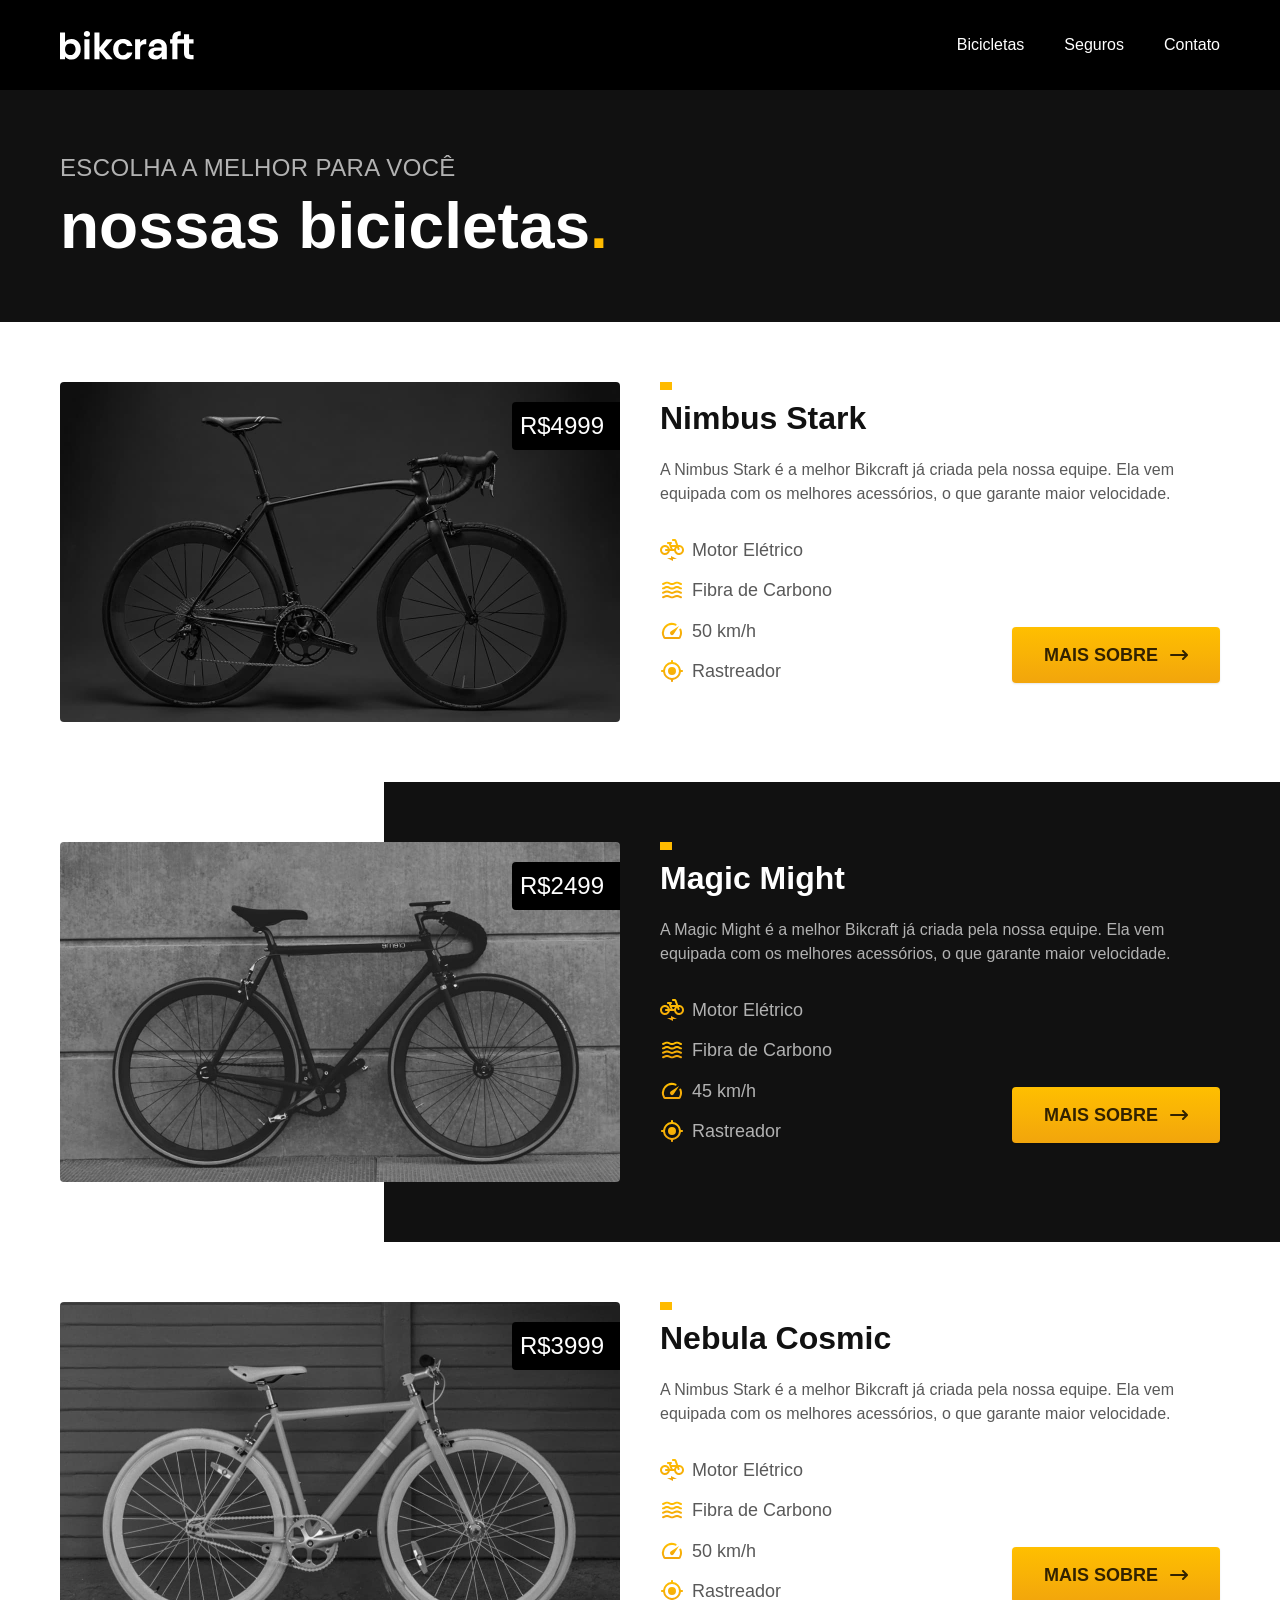
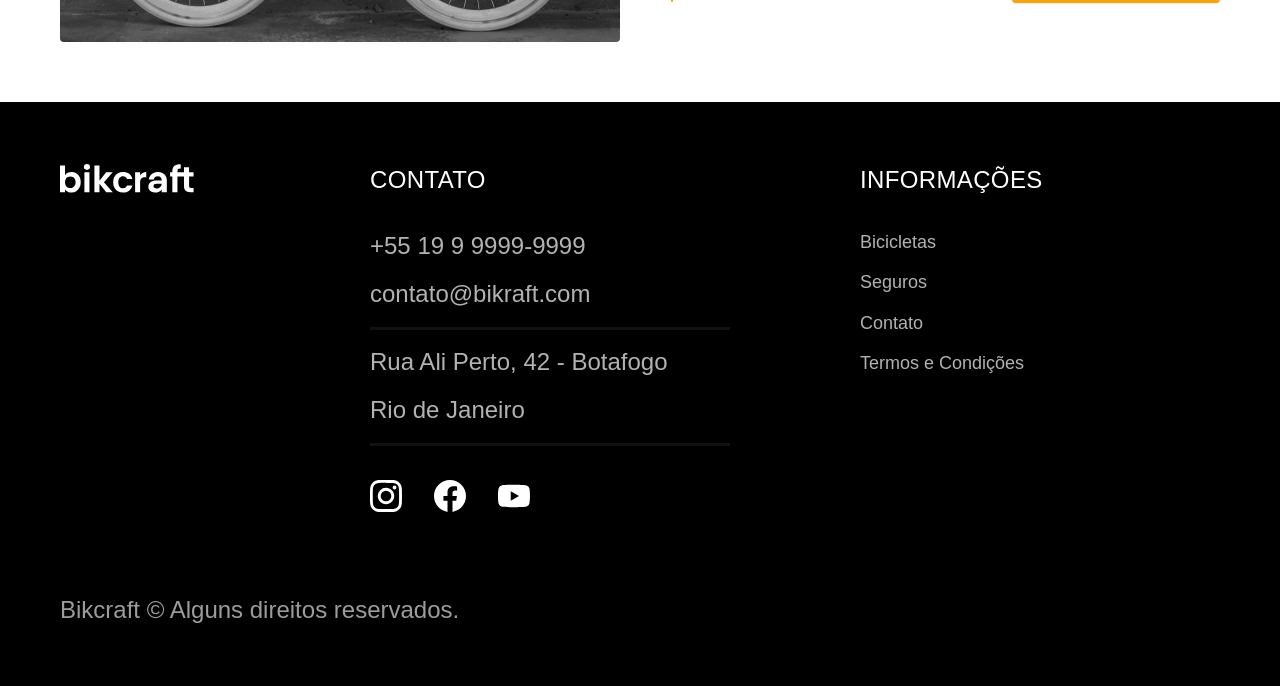
==== bicicletas.html @ b62d2283 "Pagina bicicletas concluída" ====
<!DOCTYPE html>
<html lang="pt-br">

<head>
  <title>Bicicletas | Bikcraft</title>
  <meta charset="UTF-8">
  <meta name="viewport" content="width=device-width, initial-scale=1.0">
  <meta name="description" content="Termos e condições.">
  <link rel="stylesheet" href="./css/style.css">

  <!-- <link rel="preconnect" href="https://fonts.googleapis.com">
  <link rel="preconnect" href="https://fonts.gstatic.com" crossorigin>
  <link href="https://fonts.googleapis.com/css2?family=Merriweather:ital,wght@0,400;1,900&family=Poppins:wght@400;600&family=Roboto:wght@400;500&display=swap" rel="stylesheet"> -->
</head>

<body id="bicicletas">
  <header class="header-bg">
    <div class="header container">
      <a href="./">
        <img src="./img/bikcraft.svg" alt="Bikcraft">
      </a>

      <nav aria-label="primaria">
        <ul class="header-menu cor-0">
          <li><a href="./bicicletas.html">Bicicletas</a></li>
          <li><a href="./seguros.html">Seguros</a></li>
          <li><a href="./contato.html">Contato</a></li>
        </ul>
      </nav>
    </div>
  </header>

  <main>
    <div class="titulo-bg">
      <div class="titulo container">
        <p class="font-2-l-b cor-5">Escolha a melhor para você</p>
        <h1 class="font-1-xxl cor-0">nossas bicicletas<span class="cor-p1">.</span></h1>
      </div>
    </div>
    <div class="bicicletas container">
      <div class="bicicletas-imagem">
        <img src="./img/bicicletas/nimbus.jpg" alt="Bicicleta preta">
        <span class="font-2-m cor-0">R$4999</span>
      </div>
      <div class="bicicletas-conteudo">
        <h2 class="font-1-xl">Nimbus Stark</h2>
        <p class="font-2-s cor-8">A Nimbus Stark é a melhor Bikcraft já criada pela nossa equipe. Ela vem equipada com os melhores acessórios, o que garante maior velocidade.</p>
        <ul class="font-1-m cor-8">
          <li><img src="./img/icones/eletrica.svg" alt="">
            Motor Elétrico
          </li>

          <li><img src="./img/icones/carbono.svg" alt="">
            Fibra de Carbono
          </li>

          <li><img src="./img/icones/velocidade.svg" alt="">
            50 km/h
          </li>

          <li><img src="./img/icones/rastreador.svg" alt="">
            Rastreador
          </li>
        </ul>
        <a class="botao seta" href="./bicicletas/nimbus.html">Mais Sobre</a>
      </div>
    </div>

    <div class="bicicletas-bg">
      <div class="bicicletas container">
        <div class="bicicletas-imagem">
          <img src="./img/bicicletas/magic.jpg" alt="Bicicleta preta">
          <span class="font-2-m cor-0">R$2499</span>
        </div>
        <div class="bicicletas-conteudo">
          <h2 class="font-1-xl cor-0">Magic Might</h2>
          <p class="font-2-s cor-5">A Magic Might é a melhor Bikcraft já criada pela nossa equipe. Ela vem equipada com os melhores acessórios, o que garante maior velocidade.</p>
          <ul class="font-1-m cor-5">
            <li><img src="./img/icones/eletrica.svg" alt="">
              Motor Elétrico
            </li>

            <li><img src="./img/icones/carbono.svg" alt="">
              Fibra de Carbono
            </li>

            <li><img src="./img/icones/velocidade.svg" alt="">
              45 km/h
            </li>

            <li><img src="./img/icones/rastreador.svg" alt="">
              Rastreador
            </li>
          </ul>
          <a class="botao seta" href="./bicicletas/magic.html">Mais Sobre</a>
        </div>
      </div>
    </div>

    <div class="bicicletas container">
      <div class="bicicletas-imagem">
        <img src="./img/bicicletas/nebula.jpg" alt="Bicicleta preta">
        <span class="font-2-m cor-0">R$3999</span>
      </div>
      <div class="bicicletas-conteudo">
        <h2 class="font-1-xl">Nebula Cosmic</h2>
        <p class="font-2-s cor-8">A Nimbus Stark é a melhor Bikcraft já criada pela nossa equipe. Ela vem equipada com os melhores acessórios, o que garante maior velocidade.</p>
        <ul class="font-1-m cor-8">
          <li><img src="./img/icones/eletrica.svg" alt="">
            Motor Elétrico
          </li>

          <li><img src="./img/icones/carbono.svg" alt="">
            Fibra de Carbono
          </li>

          <li><img src="./img/icones/velocidade.svg" alt="">
            50 km/h
          </li>

          <li><img src="./img/icones/rastreador.svg" alt="">
            Rastreador
          </li>
        </ul>
        <a class="botao seta" href="./bicicletas/nebula.html">Mais Sobre</a>
      </div>
    </div>

  </main>

  <footer class="footer-bg">
    <div class="footer container">
      <img src="./img/bikcraft.svg" alt="Bikcraft">
      <div class="footer-contato">
        <h3 class="font-2-l-b cor-0">Contato</h3>
        <ul class="font-2-m cor-5">
          <li><a href="tel:+5519999999999">+55 19 9 9999-9999</a></li>
          <li><a href="malito:contato@bikraft.com">contato@bikraft.com</a></li>
          <li>Rua Ali Perto, 42 - Botafogo</li>
          <li>Rio de Janeiro</li>
        </ul>
        <div class="footer-redes">
          <a href="./">
            <img src="./img/redes/instagram.svg" alt="Instagram">
          </a>
          <a href="./">
            <img src="./img/redes/facebook.svg" alt="Facebook">
          </a>
          <a href="./">
            <img src="./img/redes/youtube.svg" alt="Youtube">
          </a>
        </div>
      </div>
      <div class="footer-informacoes">
        <h3 class="font-2-l-b cor-0">Informações</h3>
        <nav>
          <ul class="font-1-m cor-5">
            <li><a href="./bicicletas.html">Bicicletas</a></li>
            <li><a href="./seguros.html">Seguros</a></li>
            <li><a href="./contato.html">Contato</a></li>
            <li><a href="./termos.html">Termos e Condições</a></li>
          </ul>
        </nav>
      </div>
      <p class="footer-copy font-2-m cor-6">Bikcraft © Alguns direitos reservados.</p>
    </div>
  </footer>


</body>

</html>
---- css/style.css ----
/*Global*/
@import "./global/global.css";

@import "./global/header.css";

@import "./global/footer.css";

/*UTILIDADES*/
@import "./utilidades/tipografia.css";

@import "./utilidades/cores.css";

@import "./utilidades/componentes.css";

/*Bicicletas*/
@import "./bicicletas/bicicletas-lista.css";
@import "./bicicletas/bicicletas.css";

/*HOME*/
@import "./home/introducao.css";

@import "./home/tecnologia.css";

@import "./home/parceiros.css";

@import "./home/depoimento.css";

/*SEGUROS*/
@import "./seguros/seguros.css";

/*Termos*/
@import "./termos/termos.css";
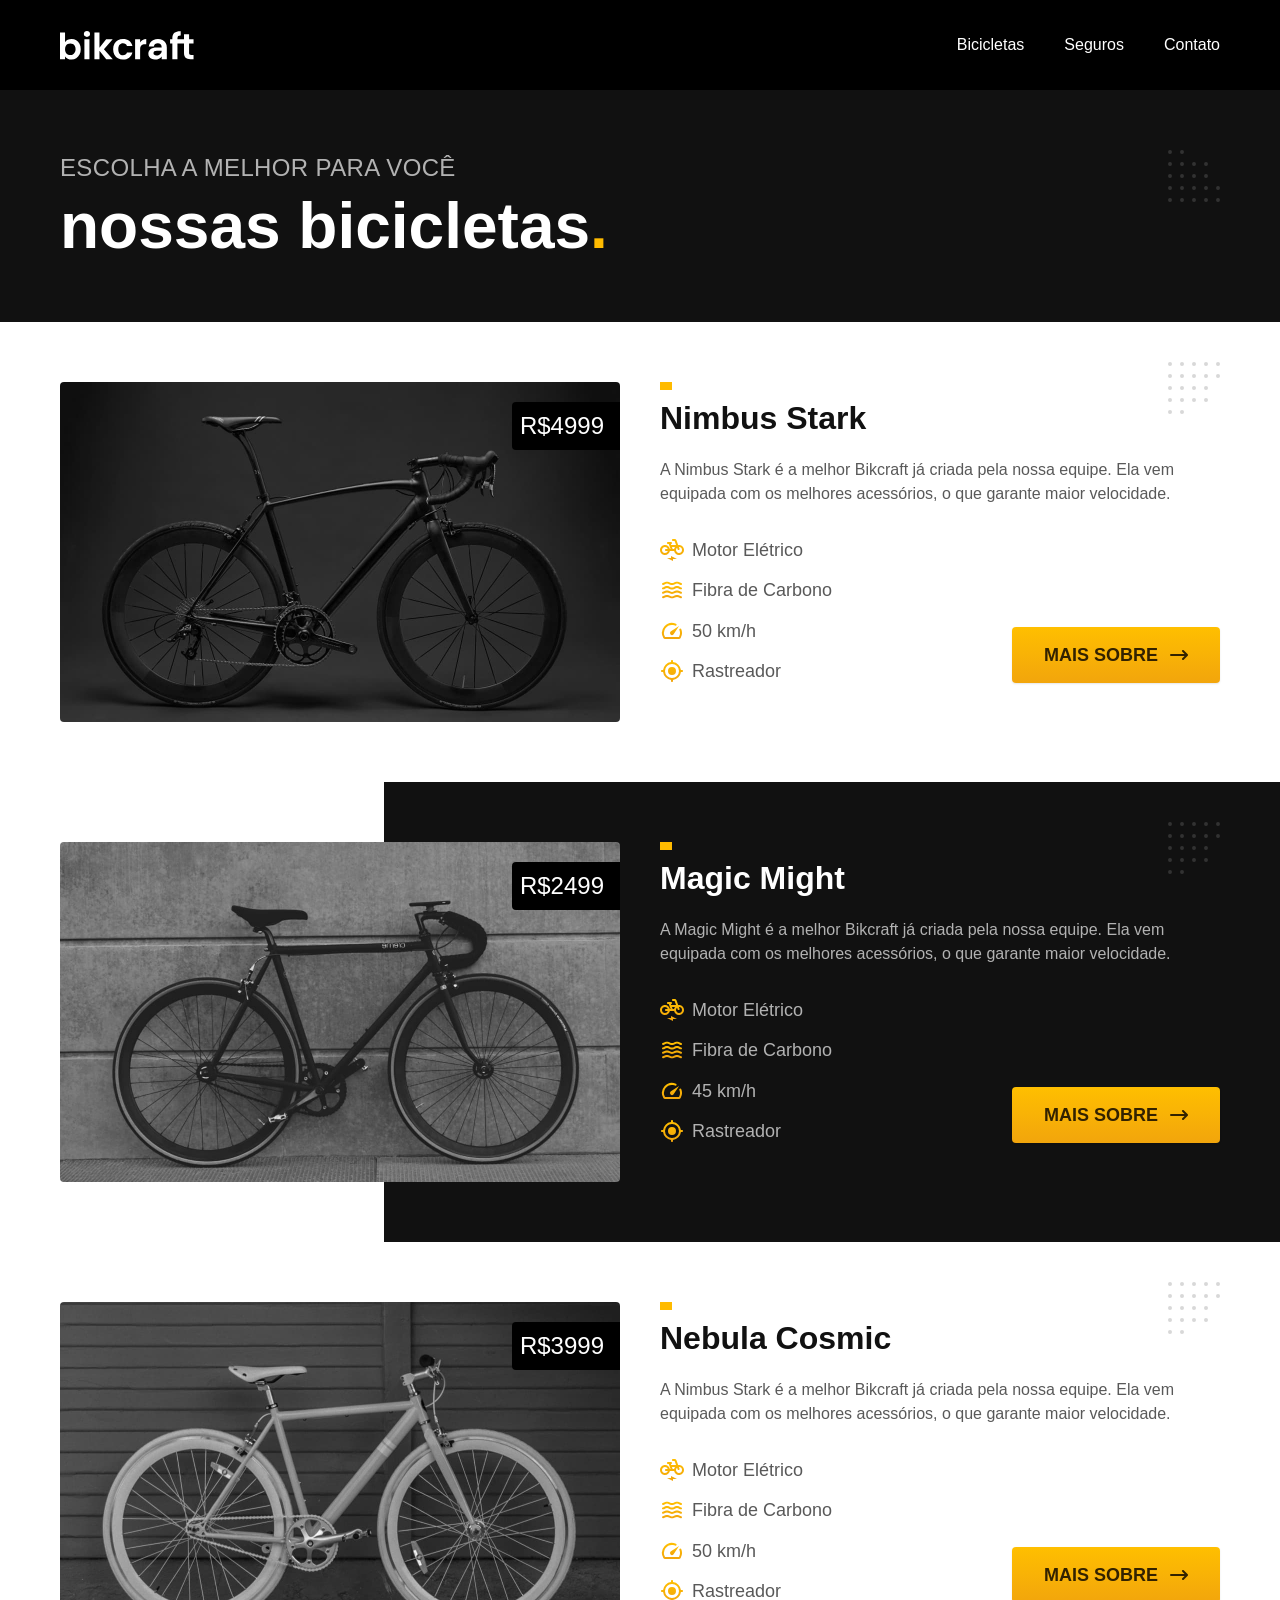
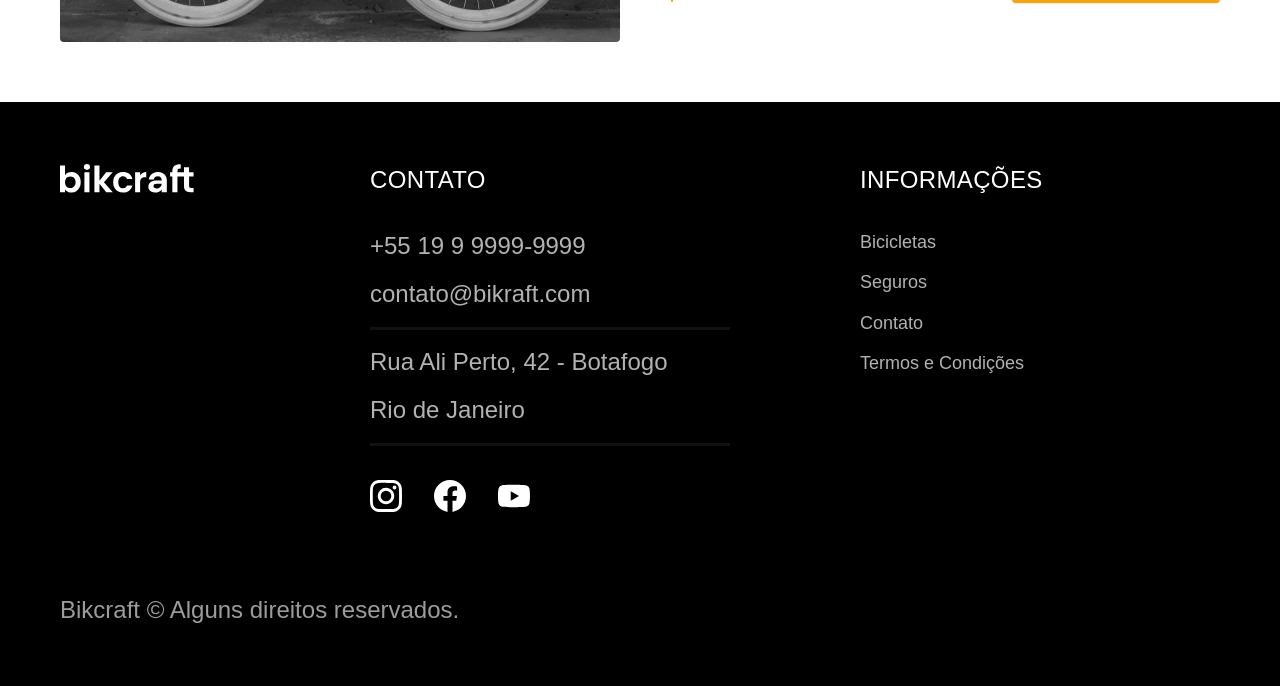
==== commit f69210db: "HTML e CSS concluídos" ====
--- a/bicicletas.html
+++ b/bicicletas.html
@@ -6,6 +6,7 @@
   <meta charset="UTF-8">
   <meta name="viewport" content="width=device-width, initial-scale=1.0">
   <meta name="description" content="Termos e condições.">
+  <link rel="preload" href="./css/style.css" as="style">
   <link rel="stylesheet" href="./css/style.css">
 
   <!-- <link rel="preconnect" href="https://fonts.googleapis.com">
--- a/css/style.css
+++ b/css/style.css
@@ -1,16 +1,17 @@
 /*Global*/
 @import "./global/global.css";
-
 @import "./global/header.css";
-
 @import "./global/footer.css";
 
 /*UTILIDADES*/
 @import "./utilidades/tipografia.css";
+@import "./utilidades/cores.css";
+@import "./utilidades/componentes.css";
+@import "./utilidades/formulario.css";
 
-@import "./utilidades/cores.css";
-
-@import "./utilidades/componentes.css";
+/*Bicicleta*/
+@import "./bicicleta/bicicleta.css";
+@import "./bicicleta/seguro.css";
 
 /*Bicicletas*/
 @import "./bicicletas/bicicletas-lista.css";
@@ -18,15 +19,21 @@
 
 /*HOME*/
 @import "./home/introducao.css";
-
 @import "./home/tecnologia.css";
-
 @import "./home/parceiros.css";
-
 @import "./home/depoimento.css";
 
 /*SEGUROS*/
 @import "./seguros/seguros.css";
+@import "./seguros/vantagens.css";
+@import "./seguros/perguntas.css";
 
 /*Termos*/
 @import "./termos/termos.css";
+
+/*Contato*/
+@import "./contato/contato.css";
+@import "./contato/lojas.css";
+
+/*Orçamento*/
+@import "./orcamento/orcamento.css";
--- a/css/style.css
+++ b/css/style.css
@@ -1,16 +1,17 @@
 /*Global*/
 @import "./global/global.css";
-
 @import "./global/header.css";
-
 @import "./global/footer.css";
 
 /*UTILIDADES*/
 @import "./utilidades/tipografia.css";
+@import "./utilidades/cores.css";
+@import "./utilidades/componentes.css";
+@import "./utilidades/formulario.css";
 
-@import "./utilidades/cores.css";
-
-@import "./utilidades/componentes.css";
+/*Bicicleta*/
+@import "./bicicleta/bicicleta.css";
+@import "./bicicleta/seguro.css";
 
 /*Bicicletas*/
 @import "./bicicletas/bicicletas-lista.css";
@@ -18,15 +19,21 @@
 
 /*HOME*/
 @import "./home/introducao.css";
-
 @import "./home/tecnologia.css";
-
 @import "./home/parceiros.css";
-
 @import "./home/depoimento.css";
 
 /*SEGUROS*/
 @import "./seguros/seguros.css";
+@import "./seguros/vantagens.css";
+@import "./seguros/perguntas.css";
 
 /*Termos*/
 @import "./termos/termos.css";
+
+/*Contato*/
+@import "./contato/contato.css";
+@import "./contato/lojas.css";
+
+/*Orçamento*/
+@import "./orcamento/orcamento.css";
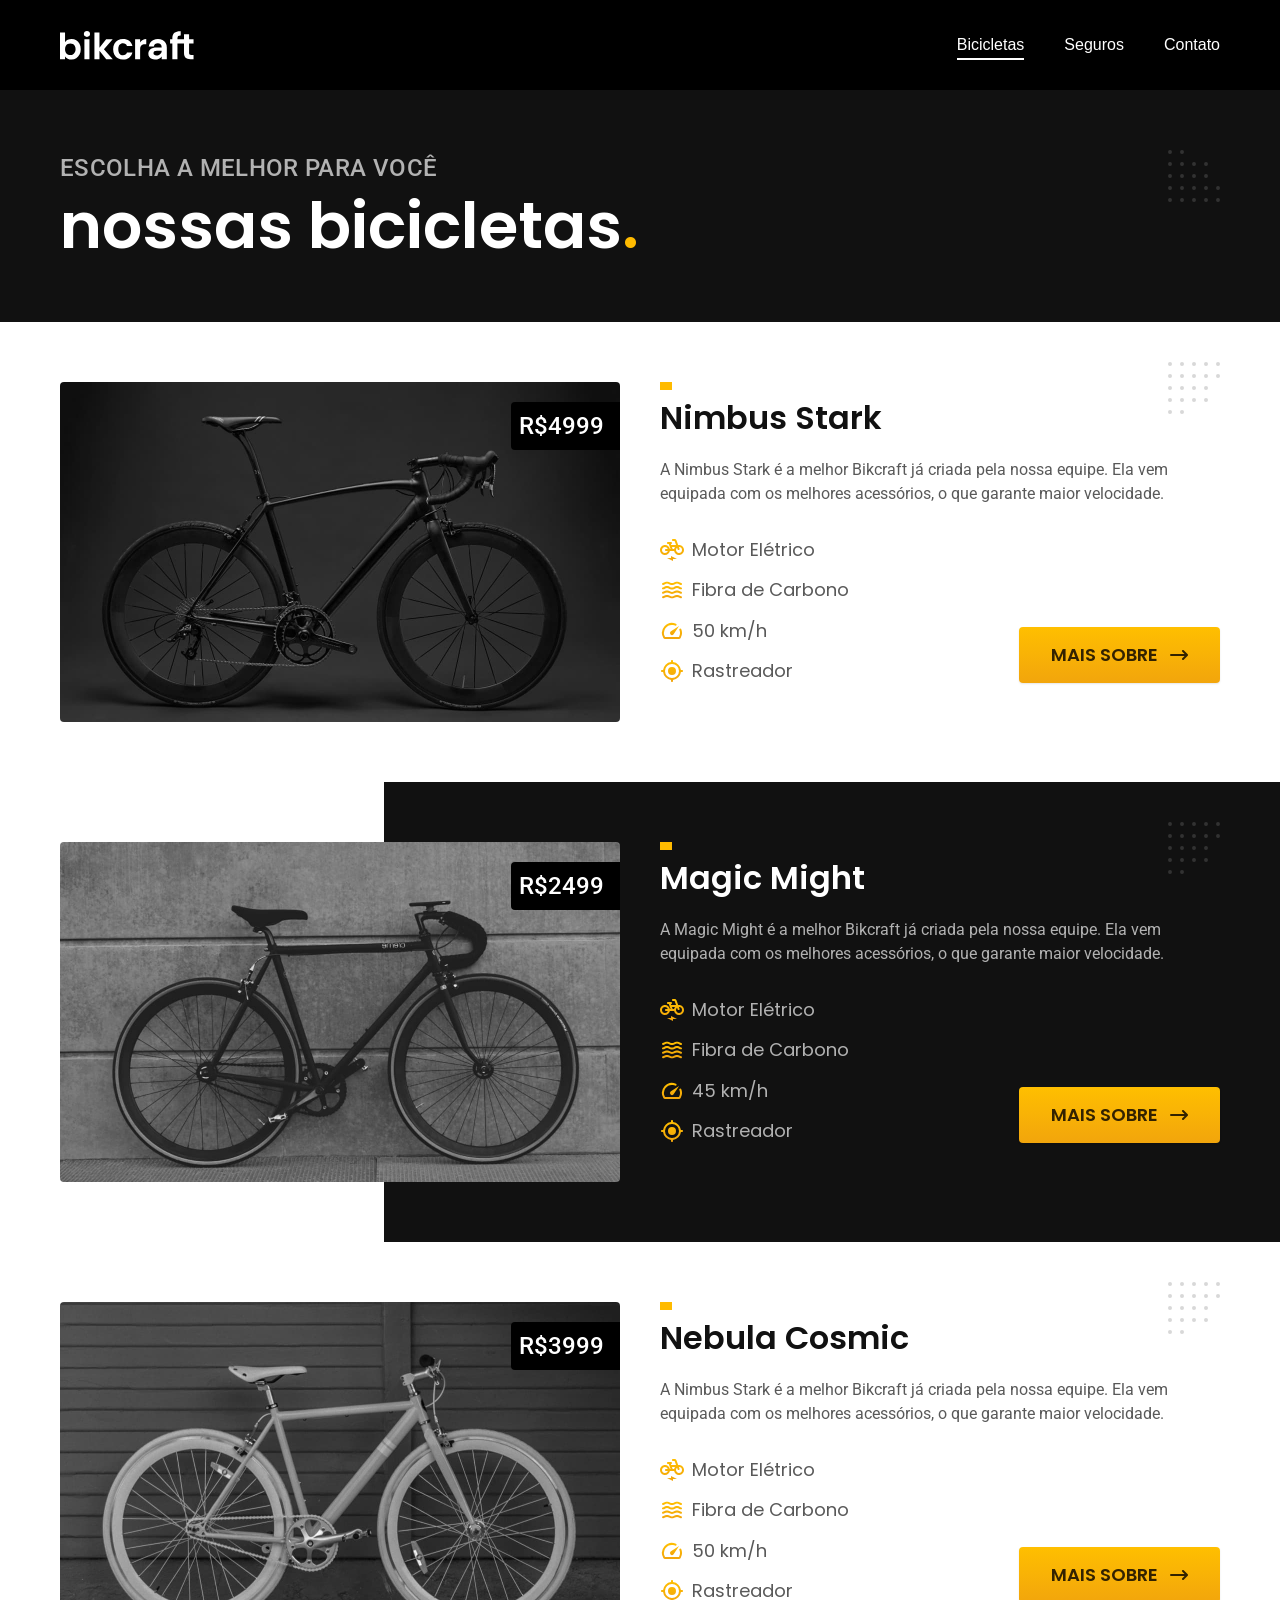
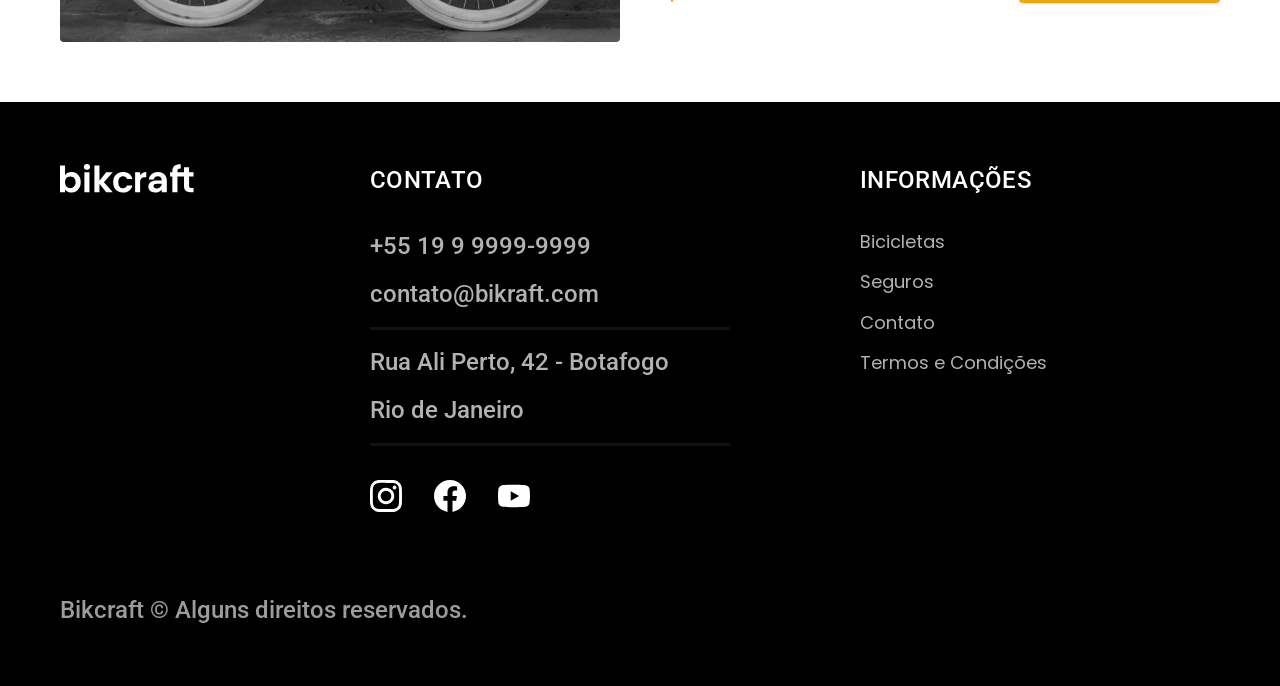
==== commit 5e2f7bb2: "Atualizações de js e otimizações" ====
--- a/bicicletas.html
+++ b/bicicletas.html
@@ -6,12 +6,14 @@
   <meta charset="UTF-8">
   <meta name="viewport" content="width=device-width, initial-scale=1.0">
   <meta name="description" content="Termos e condições.">
-  <link rel="preload" href="./css/style.css" as="style">
-  <link rel="stylesheet" href="./css/style.css">
+  <link rel="icon" href="./favicon.svg" type="image/svg+xml">
+  <link rel="preload" href="./css/style.min.css" as="style">
+  <link rel="stylesheet" href="./css/style.min.css">
 
-  <!-- <link rel="preconnect" href="https://fonts.googleapis.com">
+  <script>document.documentElement.classList.add('js');</script>
+  <link rel="preconnect" href="https://fonts.googleapis.com">
   <link rel="preconnect" href="https://fonts.gstatic.com" crossorigin>
-  <link href="https://fonts.googleapis.com/css2?family=Merriweather:ital,wght@0,400;1,900&family=Poppins:wght@400;600&family=Roboto:wght@400;500&display=swap" rel="stylesheet"> -->
+  <link href="https://fonts.googleapis.com/css2?family=Merriweather:ital,wght@0,400;1,900&family=Poppins:wght@400;600&family=Roboto:wght@400;500&display=swap" rel="stylesheet">
 </head>
 
 <body id="bicicletas">
@@ -168,6 +170,7 @@
   </footer>
 
 
+  <script src="./js/script.js"></script>
 </body>
 
 </html>
--- a/css/style.min.css
+++ b/css/style.min.css
@@ -0,0 +1 @@
+body{margin:0;font-family:Arial,Helvetica,sans-serif;color:#111}*,dd{margin:0;padding:0;box-sizing:border-box}ul{margin:0;padding:0;list-style:none}img{max-width:100%;height:auto;display:block}img[src$=".jpg"]{border-radius:4px}a{text-decoration:none;color:inherit}.header-bg{background-color:var(--cor-12)}.header{display:flex;justify-content:space-between;align-items:center;gap:20px;box-sizing:border-box;padding-top:20px;padding-bottom:20px}.header-menu{display:flex;gap:40px;flex-wrap:wrap}.header-menu a{padding:16px 0;display:inline-block;position:relative}.header-menu a:after{content:"";display:block;height:2px;width:0;background:var(--cor-0);margin-top:4px;transition:.3s;position:absolute}.header-menu a.ativo::after,.header-menu a:hover:after{width:100%}@media (max-width:800px){.header-menu{gap:20px}.header-menu a{background:var(--cor-11);padding:12px 16px;border-radius:4px}.header-menu a:hover{background-color:var(--cor-10)}.header-menu a::after{display:none}}@media (max-width:600px){.header-menu{gap:12px}.header-menu a{padding:8px 12px;font-size:14px}}.footer-bg{background-color:var(--cor-12)}.footer{display:grid;grid-template-columns:3fr 5fr 4fr;gap:40px;padding-top:60px;padding-bottom:60px}.footer h3{margin-bottom:32px}.footer-contato ul{margin-bottom:32px}.footer-contato li:nth-child(2n):after{content:"";display:block;max-width:360px;height:3px;background:var(--cor-11);margin-top:16px}.footer li{margin-bottom:16px}.footer-redes{display:flex;gap:32px}.footer a{padding:2px 0}.footer a:hover{color:var(--cor-0)}.footer-copy{grid-column:1/-1;margin-top:40px}@media (max-width:800px){.footer>img{display:none}.footer{grid-template-columns:1fr 1fr}}@media (max-width:600px){.footer{grid-template-columns:1fr;gap:60px}.footer-copy{margin-top:0}}.font-1-xs{font:400 0.76rem/1.35 Poppins,sans-serif}.font-2xs{font:400 0.875rem/1.43 Roboto,sans-serif}.font-1-s{font:400 1rem/1.5 Poppins,sans-serif}.font-2-s{font:400 1rem/1.5 Roboto,sans-serif}.font-1-m,.font-1-m-b{font:400 1.125rem/1.35 Poppins,sans-serif}.font-1-m-b{font-weight:600}.font-2-m{font:500 1.5rem/1.35 Roboto,sans-serif}.font-1-l{font:400 1.5rem/1.5 Poppins,sans-serif}.font-2-l,.font-2-l-b{font:400 1.5rem/1.5 Roboto,sans-serif}.font-2-l-b{font-weight:500;letter-spacing:.015em;text-transform:uppercase}.font-1-xl{font:600 2rem/1.25 Poppins,sans-serif}.font-2-xl{font:500 2rem/1.25 Roboto,sans-serif}.font-1-xxl{font:600 4rem/1.125 Poppins,sans-serif}@media (max-width:1200px){.font-1-xxl{font-size:3rem}.font-2-l,.font-2-l-b{font-size:1.125rem}}:root{--cor-0:#ffffff;--cor-1:#f7f7f7;--cor-2:#ededed;--cor-3:#dedede;--cor-4:#cccccc;--cor-5:#b2b2b2;--cor-6:#9c9c9c;--cor-7:#717171;--cor-8:#595959;--cor-9:#404040;--cor-10:#2e2e2e;--cor-11:#111111;--cor-12:#000000;--cor-p1:#ffbb00;--cor-p2:#e4a30b;--cor-p3:#a66f00;--cor-p4:#664400;--cor-p5:#332200}.cor-0{color:var(--cor-0)}.cor-1{color:var(--cor-1)}.cor-2{color:var(--cor-2)}.cor-3{color:var(--cor-3)}.cor-4{color:var(--cor-4)}.cor-5{color:var(--cor-5)}.cor-6{color:var(--cor-6)}.cor-7{color:var(--cor-7)}.cor-8{color:var(--cor-8)}.cor-9{color:var(--cor-9)}.cor-10{color:var(--cor-10)}.cor-11{color:var(--cor-11)}.cor-12{color:var(--cor-12)}.cor-p1{color:var(--cor-p1)}.cor-p2{color:var(--cor-p2)}.cor-p3{color:var(--cor-p3)}.cor-p4{color:var(--cor-p4)}.cor-p5{color:var(--cor-p5)}.container{box-sizing:border-box;max-width:1200px;padding-left:20px;padding-right:20px;margin-left:auto;margin-right:auto}.botao{display:inline-block;padding:16px 32px;background:linear-gradient(#ffbf00,#f2a50c);border-radius:4px;box-shadow:0 1px 2px rgba(0,0,0,.1);text-transform:uppercase;color:var(--cor-p5);font:600 1.125rem/1.35 Poppins,sans-serif;max-width:max-content;border:none;cursor:pointer}.botao:hover{background:linear-gradient(#ffb60d,#faae3b)}.botao.secundario{background:var(--cor-10);color:var(--cor-2)}.botao.secundario:hover{background:var(--cor-9)}.botao.seta{display:flex;align-items:center}.botao.seta::after{content:"";display:inline-block;width:18px;height:10px;margin-left:12px;background:url("../img/icones/seta.svg");transition:transform .2s}.botao.seta:hover::after{transform:translateX(4px)}@media (max-width:600px){.botao{padding:12px 16px;font-size:1rem}}.link{display:inline-block;color:var(--cor-p1);font:500 1.5rem/1.5 Poppins,sans-serif;text-transform:uppercase}.link::after{content:"";display:block;width:100%;height:4px;background-color:currentColor}.link:hover{color:var(--cor-0)}.titulo-bg{padding-top:60px;padding-bottom:60px;background-color:var(--cor-11)}.titulo{background:url(../img/dec/top-right.svg) no-repeat top right 20px}.titulo p{margin-bottom:4px}@media (max-width:800px){.titulo-bg{padding-top:40px;padding-bottom:40px}.titulo p{font-size:1rem;text-transform:lowercase;font-weight:400}}.form{display:grid;grid-template-columns:1fr 1fr;gap:20px}.form label{display:block;font:400 1rem/1.5 Poppins,sans-serif;margin-bottom:4px}.form .col-2{grid-column:span 2}.form input[type=email],.form input[type=text],.form textarea{font:400 1rem/1.5 Roboto,sans-serif;background-color:var(--cor-1);border:1px solid var(--cor-5);padding:12px;border-radius:4px;width:100%;box-sizing:border-box}.form input[type=email]:focus,.form input[type=text]:focus,.form textarea:focus{outline:0;border-color:var(--cor-p1);background:var(--cor-0);box-shadow:0 0 0 2px #fea}@media (max-width:600px){.form{grid-template-columns:1fr}.form .col-2{grid-column:1}}.js .fadeInDown{transform:translate3d(0,-20px,0)}.js .fadeInUp{transform:translate3d(0,20px,0)}.js .fadeInRight{transform:translate3d(20px,0,0)}.js .fadeInLeft{transform:translate3d(-20px,0,0)}.js [data-anime]{opacity:0}.js .anime{opacity:1;transform:none;transition:transform .8s,opacity .8s}.bicicleta{display:grid;grid-template-columns:1fr 1fr;align-items:start;gap:40px;padding-top:60px;padding-bottom:60px}#bicicleta .titulo p{text-transform:uppercase}.bicicleta-imagens{display:flex;flex-wrap:wrap;gap:20px}.bicicleta-imagens img{flex:1;min-width:200px}.bicicleta-imagens img:first-child{min-width:100%}.bicicleta-conteudo>p{margin-bottom:32px}.bicicleta-comprar{display:grid;grid-template-columns:max-content auto;align-items:center;justify-items:start;gap:8px 12px;margin-bottom:40px}.bicicleta-comprar a{grid-row:span 2}.bicicleta-comprar span{display:flex;align-items:center;background-color:var(--cor-12);gap:8px;padding:4px 8px;border-radius:4px}.bicicleta-conteudo h2{text-transform:uppercase;letter-spacing:.15rem;margin-bottom:12px}.bicicleta-ficha,.bicicleta-informacoes{padding:32px;background-color:var(--cor-12);border-radius:4px}.bicicleta-informacoes{margin-bottom:40px;display:grid;grid-template-columns:1fr 1fr;gap:32px}.bicicleta-informacoes img{width:24px;margin-bottom:8px}.bicicleta-informacoes h3{margin-bottom:8px}.bicicleta-ficha li{padding:4px 0;display:flex;justify-content:space-between;border-bottom:1px solid var(--cor-11)}.bicicleta-ficha li:last-child{border-bottom:none}.bicicleta-ficha span{color:var(--cor-6)}@media (max-width:800px){.bicicleta{grid-template-columns:1fr;padding-top:40px;padding-bottom:40px}.bicicleta-imagens{grid-row:2}}@media (max-width:400px){.bicicleta-informacoes{grid-template-columns:1fr}.bicicleta-comprar{grid-template-columns:1fr;gap:15px}}.seguro-bg{background-color:var(--cor-11);box-shadow:inset 0 120px var(--cor-0),inset 0 -120px var(--cor-12)}.seguro{display:grid;grid-template-columns:1fr 1fr;gap:40px}.seguro-imagem img{width:100%;height:100%;object-fit:cover}.seguro-conteudo{padding-top:180px;padding-bottom:180px}.seguro h2{margin-bottom:32px}.seguro p{margin-bottom:20px}@media (max-width:800px){.seguro{grid-template-columns:1fr}.seguro-conteudo{grid-row:1;padding-top:40px;padding-bottom:0}.seguro-bg{box-shadow:inset 0 60px var(--cor-12)}}.bicicletas-lista{padding-top:60px;padding-bottom:120px}.bicicletas-lista h2{margin-bottom:40px}.bicicletas-lista ul{display:flex;gap:40px;padding:0 20px;max-width:1400px;margin-left:auto;margin-right:auto;overflow-x:auto}#bicicleta .bicicletas-lista ul{padding:0 0 20px 0}.bicicletas-lista li{flex:1;min-width:280px}.bicicletas-lista a{display:block}.bicicletas-lista img{margin-bottom:16px}.bicicletas-lista h3{margin-bottom:8px;display:flex;align-items:center}.bicicletas-lista h3::before{content:"";display:inline-block;height:8px;width:12px;margin-right:8px;background-color:var(--cor-p1);transition:width .2s}.bicicletas-lista a:hover h3::before{width:24px}.bicicletas-lista li span{padding-left:20px}@media (max-width:800px){.bicicletas-lista{padding-bottom:60px}.bicicletas-lista ul{gap:20px}}.bicicletas-bg{background:linear-gradient(to right,var(--cor-0) 30%,var(--cor-11) 0)}.bicicletas{display:grid;grid-template-columns:1fr 1fr;gap:40px;padding-top:60px;padding-bottom:60px;background:url(../img/dec/bottom-right.svg) no-repeat top 40px right 20px}.bicicletas-imagem{display:grid}.bicicletas-imagem img{grid-area:1/1}.bicicletas-imagem span{grid-area:1/1;place-self:start end;margin-top:20px;background:var(--cor-12);padding:8px 16px 8px 8px;display:inline-block;border-radius:4px 0 0 4px}.bicicletas-conteudo{display:grid;grid-template-columns:1fr auto;align-content:start}.bicicletas h2,.bicicletas p{grid-column:1/-1}.bicicletas h2{margin-bottom:20px}.bicicletas h2::before{content:"";display:block;width:12px;height:8px;background-color:var(--cor-p1);margin-bottom:8px}.bicicletas p{margin-bottom:32px}.bicicletas a{place-self:end}.bicicletas li{display:flex;align-items:center}.bicicletas li+li{margin-top:16px}.bicicletas-conteudo img{width:24px;margin-right:8px}@media (max-width:800px){.bicicletas-bg{background:var(--cor-11)}.bicicletas{grid-template-columns:1fr;gap:20px;padding-top:40px;padding-bottom:40px}}@media (max-width:600px){.bicicletas-conteudo{grid-template-columns:1fr}.bicicletas ul{display:grid;grid-template-columns:1fr 1fr;margin-bottom:32px;font-size:1rem}.bicicletas a{place-self:start}}.introducao-bg{background:var(--cor-12) url(../img/dec/bottom-left.svg) no-repeat bottom 160px left 20px;box-shadow:inset 0 -120px var(--cor-0)}.introducao{display:grid;grid-template-columns:1fr 1fr;gap:0 40px}.introducao-conteudo{align-self:end;padding-bottom:200px}.introducao img{height:100%;object-fit:cover;border-radius:4px;width:100%}.introducao h1{margin-bottom:32px}.introducao p{margin-bottom:20px}@media (max-width:800px){.introducao-bg{background:var(--cor-11);padding-top:40px;box-shadow:inset 0 -60px #fff}.introducao{grid-template-columns:1fr;gap:32px}.introducao-conteudo{padding-bottom:0}.introducao h1{margin-bottom:16px}}@media (max-width:800px){.font-1-xxl{font-size:2rem}.font-1-xs,.font-2-xl{font-size:1.5rem}}.tecnologia-bg{background-color:var(--cor-11);box-shadow:inset 0 80px var(--cor-0),inset 0 -80px var(--cor-0)}.tecnologia{display:grid;grid-template-columns:1fr 1fr;gap:40px}.tecnologia-imagem img{height:100%;object-fit:cover;object-position:left;width:100%}.tecnologia-conteudo{padding-top:160px;padding-bottom:160px}.tecnologia-conteudo>span{display:block;margin-bottom:20px}.tecnologia-conteudo>p{margin-bottom:20px}.tecnologia a{margin-bottom:80px}.tecnologia-vantagens{display:flex;gap:40px}.tecnologia-vantagens h3{margin-bottom:8px;width:max-content}.tecnologia-vantagens img{width:24px;margin-bottom:8px}@media (max-width:800px){.tecnologia-bg{box-shadow:initial}.tecnologia{grid-template-columns:1fr}.tecnologia-conteudo{padding-top:60px;padding-bottom:60px}.tecnologia-imagem{display:none}.tecnologia a{margin-bottom:60px}}@media (max-width:600px){.tecnologia-vantagens{flex-direction:column}}.parceiros{padding-top:60px;padding-bottom:120px}.parceiros h2{margin-bottom:60px}.parceiros ul{padding:0 20px;max-width:1400px;display:grid;grid-template-columns:repeat(4,1fr);margin:0 auto}.parceiros li{display:flex;padding:32px;border:2px solid var(--cor-2)}.parceiros img{margin:auto}.parceiros li:first-child,.parceiros li:nth-child(5){border-left:none}.parceiros li:nth-child(n+5){border-top:2px solid var(--cor-2)}@media (max-width:800px){.parceiros{padding-bottom:60px}.parceiros h2{margin-bottom:20px}.parceiros li{padding:20px}.parceiros ul{grid-template-columns:repeat(2,1fr)}.parceiros li:nth-child(n+3){border-top:2px solid var(--cor-2)}.parceiros li:nth-child(odd){border-left:none}}.depoimento{display:grid;grid-template-columns:1fr 1fr;background-color:var(--cor-p1);overflow:hidden}.depoimento img{width:100%;height:100%;object-fit:cover;border-radius:0}.depoimento-conteudo{padding:40px 40px 80px 80px;align-self:end;background:url(../img/dec/bottom-right-p.svg) no-repeat bottom 40px right 40px}.depoimento-conteudo p{font-family:Merriweather,serif;font-style:italic;font-weight:900;margin-bottom:32px;position:relative}.depoimento p::before{content:"“";font-size:5rem;color:var(--cor-p2);position:absolute;left:-55px;top:-25px}.depoimento p::after{content:"”";font-size:5rem;color:var(--cor-p2);position:absolute}@media (min-width:1200px){.depoimento img{max-height:520px}}@media (max-width:800px){.depoimento{grid-template-columns:1fr;text-align:center}.depoimento img{max-height:230px}.depoimento-conteudo{padding:40px 20px;justify-self:center}}.seguros-bg{background-color:var(--cor-11)}.seguros{padding-top:60px;padding-bottom:60px;display:grid;grid-template-columns:1fr 1fr;gap:40px;align-items:center}#seguros .seguros{padding-top:0}.seguros h2{grid-column:1/-1}.seguros-item{background-color:var(--cor-12);padding:32px 32px 32px 60px;display:grid;grid-template-columns:1fr auto;border-radius:4px}.seguros-item h3{margin-bottom:40px}.seguros-item span{grid-column:2;display:block;text-align:right}.seguros-item ul{grid-column:1/-1;margin-bottom:32px}.seguros-item li{display:flex;align-items:center;position:relative}.seguros-item li+li{margin-top:20px}.seguros-item li::before{content:'';display:inline-block;width:13px;height:9px;background-image:url("../img/icones/lista.svg");position:absolute;left:-21px}.seguros-item a{grid-column:1/-1}@media (max-width:800px){.seguros{grid-template-columns:1fr}}.vantagens-bg{background-color:var(--cor-12)}.vantagens{padding-top:120px;padding-bottom:120px}.vantagens h2{margin-bottom:60px}.vantagens ul{display:grid;grid-template-columns:repeat(auto-fit,minmax(280px,max-content));gap:40px 80px}.vantagens h3,.vantagens img{margin-bottom:8px}@media (max-width:800px){.vantagens{padding-top:60px;padding-bottom:60px}.vantagens h2{margin-bottom:40px}.vantagens ul{gap:20px}}.perguntas{padding-top:120px;padding-bottom:120px}.perguntas h2{margin-bottom:60px}.perguntas dl>div{padding:20px;border-radius:4px}.perguntas dl>div:nth-child(odd){background-color:var(--cor-1)}.perguntas button{display:grid;grid-template-columns:auto 1fr auto;align-items:center;gap:8px;cursor:pointer;border:none;background:0 0;width:100%;text-align:left}.perguntas button::before{content:"";display:inline-block;width:12px;height:8px;background-color:var(--cor-p1)}.perguntas button::after{content:"";display:inline-block;width:14px;height:6px;background-image:url("../img/icones/seta-abrir.svg");transition:.3s}.perguntas button:hover::after,.perguntas button[aria-expanded=true]::after{transform:rotate(180deg)}.js .perguntas dd{display:none}.js .perguntas dd.ativa{display:block}.perguntas dd{padding-left:20px;padding-top:16px;max-width:80ch}@media (max-width:800px){.perguntas{padding-top:60px;padding-bottom:60px}.perguntas h2{margin-bottom:40px}}.termos{padding-top:80px;padding-bottom:80px}.termos h2{font-weight:600;margin-bottom:20px}.termos p+h2{margin-top:40px}.termos p{max-width:75ch;margin-bottom:24px}#contato{background:linear-gradient(var(--cor-11) 600px,var(--cor-1) 0)}.contato{display:grid;grid-template-columns:5fr 12fr}.contato-dados,.contato-formulario{padding:60px;box-shadow:0 1px 2px rgba(0,0,0,.1)}.contato-dados{border-radius:5px 0 0 5px;background:var(--cor-12) url("../img/dec/bottom-left.svg") no-repeat bottom 20px left 20px}.contato-formulario{border-radius:0 5px 5px 0;background:var(--cor-1) url("../img/dec/bottom-right.svg") no-repeat bottom 20px right 20px}.contato-dados h2{margin-bottom:60px}.contato-endereco{margin-bottom:32px;padding-left:28px;background:url(../img/icones/local.svg) no-repeat 0 2px}.contato-endereco p{margin-bottom:8px}.contato-meios a{display:block;max-width:max-content;margin-bottom:8px;padding-left:28px}.contato-meios a:hover{color:var(--cor-0)}.contato-meios a:first-child{background:url(../img/icones/email.svg) no-repeat 0 2px}.contato-meios a:nth-child(2){margin-bottom:32px}.contato-meios a:nth-child(3){background:url(../img/icones/telefone.svg) no-repeat 0 2px;margin-bottom:60px}.contato-redes{display:flex;gap:32px;padding-left:28px}@media (max-width:800px){.contato{grid-template-columns:1fr}.contato-dados,.contato-formulario{padding:20px}.contato-dados{border-radius:5px 5px 0 0;background:var(--cor-12)}.contato-formulario{border-radius:5px 5px 0 0}.contato-dados h2,.contato-meios a:nth-child(3){margin-bottom:32px}.contato-redes{margin-bottom:12px}}.lojas{display:grid;grid-template-columns:1fr 1fr;gap:0 40px;padding-top:120px;padding-bottom:120px}.lojas h2{grid-column:1/-1;margin-bottom:60px}.lojas img{border-radius:4px 4px 0 0}.lojas-item{border-radius:4px;background:var(--cor-0);box-shadow:0 1px 2px rgba(0,0,0,.1)}.lojas-conteudo{display:grid;grid-template-columns:1fr 1fr;gap:32px 16px;padding:32px}.lojas-conteudo h3,.lojas-tempo{grid-column:1/-1}.lojas-dados{display:grid;gap:8px;border-left:2px solid var(--cor-2);padding-left:12px}.lojas-tempo{display:flex;align-items:center;gap:8px}@media (max-width:800px){.lojas{gap:20px;padding-top:60px;padding-bottom:60px}.lojas h2{margin-bottom:32px}.lojas-conteudo{grid-template-columns:1fr}}@media (max-width:600px){.lojas{grid-template-columns:1fr}}#orcamento{background:linear-gradient(var(--cor-11) 600px,var(--cor-1) 0)}.orcamento{display:grid;grid-template-columns:5fr 7fr;padding-bottom:120px}.orcamento h2{text-transform:uppercase;position:relative;display:flex;align-items:center}.orcamento h2::before{content:"";display:inline-block;width:4px;height:8px;background-color:var(--cor-p1);position:absolute;left:-12px}.orcamento-dados,.orcamento-produto{padding:60px;box-shadow:0 1px 2px rgba(0,0,0,.1)}.orcamento-produto{border-radius:5px 0 0 5px;background:var(--cor-12) url("../img/dec/bottom-left.svg") no-repeat bottom 20px left 20px;display:grid;grid-template-columns:1fr 1fr;align-content:start;gap:20px;color:#fff}.orcamento-produto>*{grid-column:1/-1}.orcamento-produto label{grid-column:initial}.orcamento-produto label{font:400 1rem/1.5 Poppins,sans-serif;color:var(--cor-4);background-color:var(--cor-10);padding:12px 16px;border-radius:4px;cursor:pointer;display:grid;grid-template-columns:auto 1fr auto;align-items:center;border:1px solid var(--cor-10)}.orcamento-produto input:checked+label{background:var(--cor-0);color:var(--cor-11)}.orcamento-produto label::before{content:"";display:inline-block;box-sizing:border-box;width:12px;height:12px;border:1px solid var(--cor-6);border-radius:50%;margin-right:8px}.orcamento-produto input:checked+label::before{border-color:var(--cor-7);box-shadow:inset 0 0 0 3px var(--cor-0),inset 0 0 0 6px var(--cor-7)}.orcamento-produto label:hover{background-color:var(--cor-9);border-color:var(--cor-9)}.orcamento-produto input:focus+label{box-shadow:0 0 0 2px var(--cor-p1);background-color:var(--cor-1)}.orcamento-produto label span{display:none}.orcamento-produto input:checked+label span{display:inline-block}.orcamento-produto input{opacity:0;position:absolute;pointer-events:none}.orcamento-dados{border-radius:0 5px 5px 0;background:var(--cor-0) url("../img/dec/bottom-right.svg") no-repeat bottom 20px right 20px}.orcamento-conteudo{display:none}.orcamento-conteudo h2,.orcamento-dados h2:nth-of-type(n+2){margin-top:20px}#bikcraft:checked~#orcamento-bikcraft,#seguro:checked~#orcamento-seguro{display:grid;gap:20px}.orcamento-detalhes{display:none;background:var(--cor-0);padding:20px;grid-template-columns:1fr 1fr;border-radius:4px;align-items:center}.orcamento-detalhes li{display:flex;align-items:center;margin-bottom:8px}.orcamento-detalhes li img{width:16px;margin-right:8px}.orcamento-produto input:checked+label+.orcamento-detalhes{display:grid}.termos-contrato-div{display:grid;grid-template-columns:auto 1fr;grid-column:1/-1;gap:8px;align-items:center}@media (max-width:1200px){.orcamento-dados,.orcamento-produto{padding:32px}}@media (max-width:800px){.orcamento{grid-template-columns:1fr}.orcamento-dados{border-radius:0 0 5px 5px}.orcamento-produto{border-radius:5px 5px 0 0;background:var(--cor-12)}}@media (max-width:400px){.orcamento-produto{grid-template-columns:1fr}}
--- a/css/style.min.css
+++ b/css/style.min.css
@@ -0,0 +1 @@
+body{margin:0;font-family:Arial,Helvetica,sans-serif;color:#111}*,dd{margin:0;padding:0;box-sizing:border-box}ul{margin:0;padding:0;list-style:none}img{max-width:100%;height:auto;display:block}img[src$=".jpg"]{border-radius:4px}a{text-decoration:none;color:inherit}.header-bg{background-color:var(--cor-12)}.header{display:flex;justify-content:space-between;align-items:center;gap:20px;box-sizing:border-box;padding-top:20px;padding-bottom:20px}.header-menu{display:flex;gap:40px;flex-wrap:wrap}.header-menu a{padding:16px 0;display:inline-block;position:relative}.header-menu a:after{content:"";display:block;height:2px;width:0;background:var(--cor-0);margin-top:4px;transition:.3s;position:absolute}.header-menu a.ativo::after,.header-menu a:hover:after{width:100%}@media (max-width:800px){.header-menu{gap:20px}.header-menu a{background:var(--cor-11);padding:12px 16px;border-radius:4px}.header-menu a:hover{background-color:var(--cor-10)}.header-menu a::after{display:none}}@media (max-width:600px){.header-menu{gap:12px}.header-menu a{padding:8px 12px;font-size:14px}}.footer-bg{background-color:var(--cor-12)}.footer{display:grid;grid-template-columns:3fr 5fr 4fr;gap:40px;padding-top:60px;padding-bottom:60px}.footer h3{margin-bottom:32px}.footer-contato ul{margin-bottom:32px}.footer-contato li:nth-child(2n):after{content:"";display:block;max-width:360px;height:3px;background:var(--cor-11);margin-top:16px}.footer li{margin-bottom:16px}.footer-redes{display:flex;gap:32px}.footer a{padding:2px 0}.footer a:hover{color:var(--cor-0)}.footer-copy{grid-column:1/-1;margin-top:40px}@media (max-width:800px){.footer>img{display:none}.footer{grid-template-columns:1fr 1fr}}@media (max-width:600px){.footer{grid-template-columns:1fr;gap:60px}.footer-copy{margin-top:0}}.font-1-xs{font:400 0.76rem/1.35 Poppins,sans-serif}.font-2xs{font:400 0.875rem/1.43 Roboto,sans-serif}.font-1-s{font:400 1rem/1.5 Poppins,sans-serif}.font-2-s{font:400 1rem/1.5 Roboto,sans-serif}.font-1-m,.font-1-m-b{font:400 1.125rem/1.35 Poppins,sans-serif}.font-1-m-b{font-weight:600}.font-2-m{font:500 1.5rem/1.35 Roboto,sans-serif}.font-1-l{font:400 1.5rem/1.5 Poppins,sans-serif}.font-2-l,.font-2-l-b{font:400 1.5rem/1.5 Roboto,sans-serif}.font-2-l-b{font-weight:500;letter-spacing:.015em;text-transform:uppercase}.font-1-xl{font:600 2rem/1.25 Poppins,sans-serif}.font-2-xl{font:500 2rem/1.25 Roboto,sans-serif}.font-1-xxl{font:600 4rem/1.125 Poppins,sans-serif}@media (max-width:1200px){.font-1-xxl{font-size:3rem}.font-2-l,.font-2-l-b{font-size:1.125rem}}:root{--cor-0:#ffffff;--cor-1:#f7f7f7;--cor-2:#ededed;--cor-3:#dedede;--cor-4:#cccccc;--cor-5:#b2b2b2;--cor-6:#9c9c9c;--cor-7:#717171;--cor-8:#595959;--cor-9:#404040;--cor-10:#2e2e2e;--cor-11:#111111;--cor-12:#000000;--cor-p1:#ffbb00;--cor-p2:#e4a30b;--cor-p3:#a66f00;--cor-p4:#664400;--cor-p5:#332200}.cor-0{color:var(--cor-0)}.cor-1{color:var(--cor-1)}.cor-2{color:var(--cor-2)}.cor-3{color:var(--cor-3)}.cor-4{color:var(--cor-4)}.cor-5{color:var(--cor-5)}.cor-6{color:var(--cor-6)}.cor-7{color:var(--cor-7)}.cor-8{color:var(--cor-8)}.cor-9{color:var(--cor-9)}.cor-10{color:var(--cor-10)}.cor-11{color:var(--cor-11)}.cor-12{color:var(--cor-12)}.cor-p1{color:var(--cor-p1)}.cor-p2{color:var(--cor-p2)}.cor-p3{color:var(--cor-p3)}.cor-p4{color:var(--cor-p4)}.cor-p5{color:var(--cor-p5)}.container{box-sizing:border-box;max-width:1200px;padding-left:20px;padding-right:20px;margin-left:auto;margin-right:auto}.botao{display:inline-block;padding:16px 32px;background:linear-gradient(#ffbf00,#f2a50c);border-radius:4px;box-shadow:0 1px 2px rgba(0,0,0,.1);text-transform:uppercase;color:var(--cor-p5);font:600 1.125rem/1.35 Poppins,sans-serif;max-width:max-content;border:none;cursor:pointer}.botao:hover{background:linear-gradient(#ffb60d,#faae3b)}.botao.secundario{background:var(--cor-10);color:var(--cor-2)}.botao.secundario:hover{background:var(--cor-9)}.botao.seta{display:flex;align-items:center}.botao.seta::after{content:"";display:inline-block;width:18px;height:10px;margin-left:12px;background:url("../img/icones/seta.svg");transition:transform .2s}.botao.seta:hover::after{transform:translateX(4px)}@media (max-width:600px){.botao{padding:12px 16px;font-size:1rem}}.link{display:inline-block;color:var(--cor-p1);font:500 1.5rem/1.5 Poppins,sans-serif;text-transform:uppercase}.link::after{content:"";display:block;width:100%;height:4px;background-color:currentColor}.link:hover{color:var(--cor-0)}.titulo-bg{padding-top:60px;padding-bottom:60px;background-color:var(--cor-11)}.titulo{background:url(../img/dec/top-right.svg) no-repeat top right 20px}.titulo p{margin-bottom:4px}@media (max-width:800px){.titulo-bg{padding-top:40px;padding-bottom:40px}.titulo p{font-size:1rem;text-transform:lowercase;font-weight:400}}.form{display:grid;grid-template-columns:1fr 1fr;gap:20px}.form label{display:block;font:400 1rem/1.5 Poppins,sans-serif;margin-bottom:4px}.form .col-2{grid-column:span 2}.form input[type=email],.form input[type=text],.form textarea{font:400 1rem/1.5 Roboto,sans-serif;background-color:var(--cor-1);border:1px solid var(--cor-5);padding:12px;border-radius:4px;width:100%;box-sizing:border-box}.form input[type=email]:focus,.form input[type=text]:focus,.form textarea:focus{outline:0;border-color:var(--cor-p1);background:var(--cor-0);box-shadow:0 0 0 2px #fea}@media (max-width:600px){.form{grid-template-columns:1fr}.form .col-2{grid-column:1}}.js .fadeInDown{transform:translate3d(0,-20px,0)}.js .fadeInUp{transform:translate3d(0,20px,0)}.js .fadeInRight{transform:translate3d(20px,0,0)}.js .fadeInLeft{transform:translate3d(-20px,0,0)}.js [data-anime]{opacity:0}.js .anime{opacity:1;transform:none;transition:transform .8s,opacity .8s}.bicicleta{display:grid;grid-template-columns:1fr 1fr;align-items:start;gap:40px;padding-top:60px;padding-bottom:60px}#bicicleta .titulo p{text-transform:uppercase}.bicicleta-imagens{display:flex;flex-wrap:wrap;gap:20px}.bicicleta-imagens img{flex:1;min-width:200px}.bicicleta-imagens img:first-child{min-width:100%}.bicicleta-conteudo>p{margin-bottom:32px}.bicicleta-comprar{display:grid;grid-template-columns:max-content auto;align-items:center;justify-items:start;gap:8px 12px;margin-bottom:40px}.bicicleta-comprar a{grid-row:span 2}.bicicleta-comprar span{display:flex;align-items:center;background-color:var(--cor-12);gap:8px;padding:4px 8px;border-radius:4px}.bicicleta-conteudo h2{text-transform:uppercase;letter-spacing:.15rem;margin-bottom:12px}.bicicleta-ficha,.bicicleta-informacoes{padding:32px;background-color:var(--cor-12);border-radius:4px}.bicicleta-informacoes{margin-bottom:40px;display:grid;grid-template-columns:1fr 1fr;gap:32px}.bicicleta-informacoes img{width:24px;margin-bottom:8px}.bicicleta-informacoes h3{margin-bottom:8px}.bicicleta-ficha li{padding:4px 0;display:flex;justify-content:space-between;border-bottom:1px solid var(--cor-11)}.bicicleta-ficha li:last-child{border-bottom:none}.bicicleta-ficha span{color:var(--cor-6)}@media (max-width:800px){.bicicleta{grid-template-columns:1fr;padding-top:40px;padding-bottom:40px}.bicicleta-imagens{grid-row:2}}@media (max-width:400px){.bicicleta-informacoes{grid-template-columns:1fr}.bicicleta-comprar{grid-template-columns:1fr;gap:15px}}.seguro-bg{background-color:var(--cor-11);box-shadow:inset 0 120px var(--cor-0),inset 0 -120px var(--cor-12)}.seguro{display:grid;grid-template-columns:1fr 1fr;gap:40px}.seguro-imagem img{width:100%;height:100%;object-fit:cover}.seguro-conteudo{padding-top:180px;padding-bottom:180px}.seguro h2{margin-bottom:32px}.seguro p{margin-bottom:20px}@media (max-width:800px){.seguro{grid-template-columns:1fr}.seguro-conteudo{grid-row:1;padding-top:40px;padding-bottom:0}.seguro-bg{box-shadow:inset 0 60px var(--cor-12)}}.bicicletas-lista{padding-top:60px;padding-bottom:120px}.bicicletas-lista h2{margin-bottom:40px}.bicicletas-lista ul{display:flex;gap:40px;padding:0 20px;max-width:1400px;margin-left:auto;margin-right:auto;overflow-x:auto}#bicicleta .bicicletas-lista ul{padding:0 0 20px 0}.bicicletas-lista li{flex:1;min-width:280px}.bicicletas-lista a{display:block}.bicicletas-lista img{margin-bottom:16px}.bicicletas-lista h3{margin-bottom:8px;display:flex;align-items:center}.bicicletas-lista h3::before{content:"";display:inline-block;height:8px;width:12px;margin-right:8px;background-color:var(--cor-p1);transition:width .2s}.bicicletas-lista a:hover h3::before{width:24px}.bicicletas-lista li span{padding-left:20px}@media (max-width:800px){.bicicletas-lista{padding-bottom:60px}.bicicletas-lista ul{gap:20px}}.bicicletas-bg{background:linear-gradient(to right,var(--cor-0) 30%,var(--cor-11) 0)}.bicicletas{display:grid;grid-template-columns:1fr 1fr;gap:40px;padding-top:60px;padding-bottom:60px;background:url(../img/dec/bottom-right.svg) no-repeat top 40px right 20px}.bicicletas-imagem{display:grid}.bicicletas-imagem img{grid-area:1/1}.bicicletas-imagem span{grid-area:1/1;place-self:start end;margin-top:20px;background:var(--cor-12);padding:8px 16px 8px 8px;display:inline-block;border-radius:4px 0 0 4px}.bicicletas-conteudo{display:grid;grid-template-columns:1fr auto;align-content:start}.bicicletas h2,.bicicletas p{grid-column:1/-1}.bicicletas h2{margin-bottom:20px}.bicicletas h2::before{content:"";display:block;width:12px;height:8px;background-color:var(--cor-p1);margin-bottom:8px}.bicicletas p{margin-bottom:32px}.bicicletas a{place-self:end}.bicicletas li{display:flex;align-items:center}.bicicletas li+li{margin-top:16px}.bicicletas-conteudo img{width:24px;margin-right:8px}@media (max-width:800px){.bicicletas-bg{background:var(--cor-11)}.bicicletas{grid-template-columns:1fr;gap:20px;padding-top:40px;padding-bottom:40px}}@media (max-width:600px){.bicicletas-conteudo{grid-template-columns:1fr}.bicicletas ul{display:grid;grid-template-columns:1fr 1fr;margin-bottom:32px;font-size:1rem}.bicicletas a{place-self:start}}.introducao-bg{background:var(--cor-12) url(../img/dec/bottom-left.svg) no-repeat bottom 160px left 20px;box-shadow:inset 0 -120px var(--cor-0)}.introducao{display:grid;grid-template-columns:1fr 1fr;gap:0 40px}.introducao-conteudo{align-self:end;padding-bottom:200px}.introducao img{height:100%;object-fit:cover;border-radius:4px;width:100%}.introducao h1{margin-bottom:32px}.introducao p{margin-bottom:20px}@media (max-width:800px){.introducao-bg{background:var(--cor-11);padding-top:40px;box-shadow:inset 0 -60px #fff}.introducao{grid-template-columns:1fr;gap:32px}.introducao-conteudo{padding-bottom:0}.introducao h1{margin-bottom:16px}}@media (max-width:800px){.font-1-xxl{font-size:2rem}.font-1-xs,.font-2-xl{font-size:1.5rem}}.tecnologia-bg{background-color:var(--cor-11);box-shadow:inset 0 80px var(--cor-0),inset 0 -80px var(--cor-0)}.tecnologia{display:grid;grid-template-columns:1fr 1fr;gap:40px}.tecnologia-imagem img{height:100%;object-fit:cover;object-position:left;width:100%}.tecnologia-conteudo{padding-top:160px;padding-bottom:160px}.tecnologia-conteudo>span{display:block;margin-bottom:20px}.tecnologia-conteudo>p{margin-bottom:20px}.tecnologia a{margin-bottom:80px}.tecnologia-vantagens{display:flex;gap:40px}.tecnologia-vantagens h3{margin-bottom:8px;width:max-content}.tecnologia-vantagens img{width:24px;margin-bottom:8px}@media (max-width:800px){.tecnologia-bg{box-shadow:initial}.tecnologia{grid-template-columns:1fr}.tecnologia-conteudo{padding-top:60px;padding-bottom:60px}.tecnologia-imagem{display:none}.tecnologia a{margin-bottom:60px}}@media (max-width:600px){.tecnologia-vantagens{flex-direction:column}}.parceiros{padding-top:60px;padding-bottom:120px}.parceiros h2{margin-bottom:60px}.parceiros ul{padding:0 20px;max-width:1400px;display:grid;grid-template-columns:repeat(4,1fr);margin:0 auto}.parceiros li{display:flex;padding:32px;border:2px solid var(--cor-2)}.parceiros img{margin:auto}.parceiros li:first-child,.parceiros li:nth-child(5){border-left:none}.parceiros li:nth-child(n+5){border-top:2px solid var(--cor-2)}@media (max-width:800px){.parceiros{padding-bottom:60px}.parceiros h2{margin-bottom:20px}.parceiros li{padding:20px}.parceiros ul{grid-template-columns:repeat(2,1fr)}.parceiros li:nth-child(n+3){border-top:2px solid var(--cor-2)}.parceiros li:nth-child(odd){border-left:none}}.depoimento{display:grid;grid-template-columns:1fr 1fr;background-color:var(--cor-p1);overflow:hidden}.depoimento img{width:100%;height:100%;object-fit:cover;border-radius:0}.depoimento-conteudo{padding:40px 40px 80px 80px;align-self:end;background:url(../img/dec/bottom-right-p.svg) no-repeat bottom 40px right 40px}.depoimento-conteudo p{font-family:Merriweather,serif;font-style:italic;font-weight:900;margin-bottom:32px;position:relative}.depoimento p::before{content:"“";font-size:5rem;color:var(--cor-p2);position:absolute;left:-55px;top:-25px}.depoimento p::after{content:"”";font-size:5rem;color:var(--cor-p2);position:absolute}@media (min-width:1200px){.depoimento img{max-height:520px}}@media (max-width:800px){.depoimento{grid-template-columns:1fr;text-align:center}.depoimento img{max-height:230px}.depoimento-conteudo{padding:40px 20px;justify-self:center}}.seguros-bg{background-color:var(--cor-11)}.seguros{padding-top:60px;padding-bottom:60px;display:grid;grid-template-columns:1fr 1fr;gap:40px;align-items:center}#seguros .seguros{padding-top:0}.seguros h2{grid-column:1/-1}.seguros-item{background-color:var(--cor-12);padding:32px 32px 32px 60px;display:grid;grid-template-columns:1fr auto;border-radius:4px}.seguros-item h3{margin-bottom:40px}.seguros-item span{grid-column:2;display:block;text-align:right}.seguros-item ul{grid-column:1/-1;margin-bottom:32px}.seguros-item li{display:flex;align-items:center;position:relative}.seguros-item li+li{margin-top:20px}.seguros-item li::before{content:'';display:inline-block;width:13px;height:9px;background-image:url("../img/icones/lista.svg");position:absolute;left:-21px}.seguros-item a{grid-column:1/-1}@media (max-width:800px){.seguros{grid-template-columns:1fr}}.vantagens-bg{background-color:var(--cor-12)}.vantagens{padding-top:120px;padding-bottom:120px}.vantagens h2{margin-bottom:60px}.vantagens ul{display:grid;grid-template-columns:repeat(auto-fit,minmax(280px,max-content));gap:40px 80px}.vantagens h3,.vantagens img{margin-bottom:8px}@media (max-width:800px){.vantagens{padding-top:60px;padding-bottom:60px}.vantagens h2{margin-bottom:40px}.vantagens ul{gap:20px}}.perguntas{padding-top:120px;padding-bottom:120px}.perguntas h2{margin-bottom:60px}.perguntas dl>div{padding:20px;border-radius:4px}.perguntas dl>div:nth-child(odd){background-color:var(--cor-1)}.perguntas button{display:grid;grid-template-columns:auto 1fr auto;align-items:center;gap:8px;cursor:pointer;border:none;background:0 0;width:100%;text-align:left}.perguntas button::before{content:"";display:inline-block;width:12px;height:8px;background-color:var(--cor-p1)}.perguntas button::after{content:"";display:inline-block;width:14px;height:6px;background-image:url("../img/icones/seta-abrir.svg");transition:.3s}.perguntas button:hover::after,.perguntas button[aria-expanded=true]::after{transform:rotate(180deg)}.js .perguntas dd{display:none}.js .perguntas dd.ativa{display:block}.perguntas dd{padding-left:20px;padding-top:16px;max-width:80ch}@media (max-width:800px){.perguntas{padding-top:60px;padding-bottom:60px}.perguntas h2{margin-bottom:40px}}.termos{padding-top:80px;padding-bottom:80px}.termos h2{font-weight:600;margin-bottom:20px}.termos p+h2{margin-top:40px}.termos p{max-width:75ch;margin-bottom:24px}#contato{background:linear-gradient(var(--cor-11) 600px,var(--cor-1) 0)}.contato{display:grid;grid-template-columns:5fr 12fr}.contato-dados,.contato-formulario{padding:60px;box-shadow:0 1px 2px rgba(0,0,0,.1)}.contato-dados{border-radius:5px 0 0 5px;background:var(--cor-12) url("../img/dec/bottom-left.svg") no-repeat bottom 20px left 20px}.contato-formulario{border-radius:0 5px 5px 0;background:var(--cor-1) url("../img/dec/bottom-right.svg") no-repeat bottom 20px right 20px}.contato-dados h2{margin-bottom:60px}.contato-endereco{margin-bottom:32px;padding-left:28px;background:url(../img/icones/local.svg) no-repeat 0 2px}.contato-endereco p{margin-bottom:8px}.contato-meios a{display:block;max-width:max-content;margin-bottom:8px;padding-left:28px}.contato-meios a:hover{color:var(--cor-0)}.contato-meios a:first-child{background:url(../img/icones/email.svg) no-repeat 0 2px}.contato-meios a:nth-child(2){margin-bottom:32px}.contato-meios a:nth-child(3){background:url(../img/icones/telefone.svg) no-repeat 0 2px;margin-bottom:60px}.contato-redes{display:flex;gap:32px;padding-left:28px}@media (max-width:800px){.contato{grid-template-columns:1fr}.contato-dados,.contato-formulario{padding:20px}.contato-dados{border-radius:5px 5px 0 0;background:var(--cor-12)}.contato-formulario{border-radius:5px 5px 0 0}.contato-dados h2,.contato-meios a:nth-child(3){margin-bottom:32px}.contato-redes{margin-bottom:12px}}.lojas{display:grid;grid-template-columns:1fr 1fr;gap:0 40px;padding-top:120px;padding-bottom:120px}.lojas h2{grid-column:1/-1;margin-bottom:60px}.lojas img{border-radius:4px 4px 0 0}.lojas-item{border-radius:4px;background:var(--cor-0);box-shadow:0 1px 2px rgba(0,0,0,.1)}.lojas-conteudo{display:grid;grid-template-columns:1fr 1fr;gap:32px 16px;padding:32px}.lojas-conteudo h3,.lojas-tempo{grid-column:1/-1}.lojas-dados{display:grid;gap:8px;border-left:2px solid var(--cor-2);padding-left:12px}.lojas-tempo{display:flex;align-items:center;gap:8px}@media (max-width:800px){.lojas{gap:20px;padding-top:60px;padding-bottom:60px}.lojas h2{margin-bottom:32px}.lojas-conteudo{grid-template-columns:1fr}}@media (max-width:600px){.lojas{grid-template-columns:1fr}}#orcamento{background:linear-gradient(var(--cor-11) 600px,var(--cor-1) 0)}.orcamento{display:grid;grid-template-columns:5fr 7fr;padding-bottom:120px}.orcamento h2{text-transform:uppercase;position:relative;display:flex;align-items:center}.orcamento h2::before{content:"";display:inline-block;width:4px;height:8px;background-color:var(--cor-p1);position:absolute;left:-12px}.orcamento-dados,.orcamento-produto{padding:60px;box-shadow:0 1px 2px rgba(0,0,0,.1)}.orcamento-produto{border-radius:5px 0 0 5px;background:var(--cor-12) url("../img/dec/bottom-left.svg") no-repeat bottom 20px left 20px;display:grid;grid-template-columns:1fr 1fr;align-content:start;gap:20px;color:#fff}.orcamento-produto>*{grid-column:1/-1}.orcamento-produto label{grid-column:initial}.orcamento-produto label{font:400 1rem/1.5 Poppins,sans-serif;color:var(--cor-4);background-color:var(--cor-10);padding:12px 16px;border-radius:4px;cursor:pointer;display:grid;grid-template-columns:auto 1fr auto;align-items:center;border:1px solid var(--cor-10)}.orcamento-produto input:checked+label{background:var(--cor-0);color:var(--cor-11)}.orcamento-produto label::before{content:"";display:inline-block;box-sizing:border-box;width:12px;height:12px;border:1px solid var(--cor-6);border-radius:50%;margin-right:8px}.orcamento-produto input:checked+label::before{border-color:var(--cor-7);box-shadow:inset 0 0 0 3px var(--cor-0),inset 0 0 0 6px var(--cor-7)}.orcamento-produto label:hover{background-color:var(--cor-9);border-color:var(--cor-9)}.orcamento-produto input:focus+label{box-shadow:0 0 0 2px var(--cor-p1);background-color:var(--cor-1)}.orcamento-produto label span{display:none}.orcamento-produto input:checked+label span{display:inline-block}.orcamento-produto input{opacity:0;position:absolute;pointer-events:none}.orcamento-dados{border-radius:0 5px 5px 0;background:var(--cor-0) url("../img/dec/bottom-right.svg") no-repeat bottom 20px right 20px}.orcamento-conteudo{display:none}.orcamento-conteudo h2,.orcamento-dados h2:nth-of-type(n+2){margin-top:20px}#bikcraft:checked~#orcamento-bikcraft,#seguro:checked~#orcamento-seguro{display:grid;gap:20px}.orcamento-detalhes{display:none;background:var(--cor-0);padding:20px;grid-template-columns:1fr 1fr;border-radius:4px;align-items:center}.orcamento-detalhes li{display:flex;align-items:center;margin-bottom:8px}.orcamento-detalhes li img{width:16px;margin-right:8px}.orcamento-produto input:checked+label+.orcamento-detalhes{display:grid}.termos-contrato-div{display:grid;grid-template-columns:auto 1fr;grid-column:1/-1;gap:8px;align-items:center}@media (max-width:1200px){.orcamento-dados,.orcamento-produto{padding:32px}}@media (max-width:800px){.orcamento{grid-template-columns:1fr}.orcamento-dados{border-radius:0 0 5px 5px}.orcamento-produto{border-radius:5px 5px 0 0;background:var(--cor-12)}}@media (max-width:400px){.orcamento-produto{grid-template-columns:1fr}}
